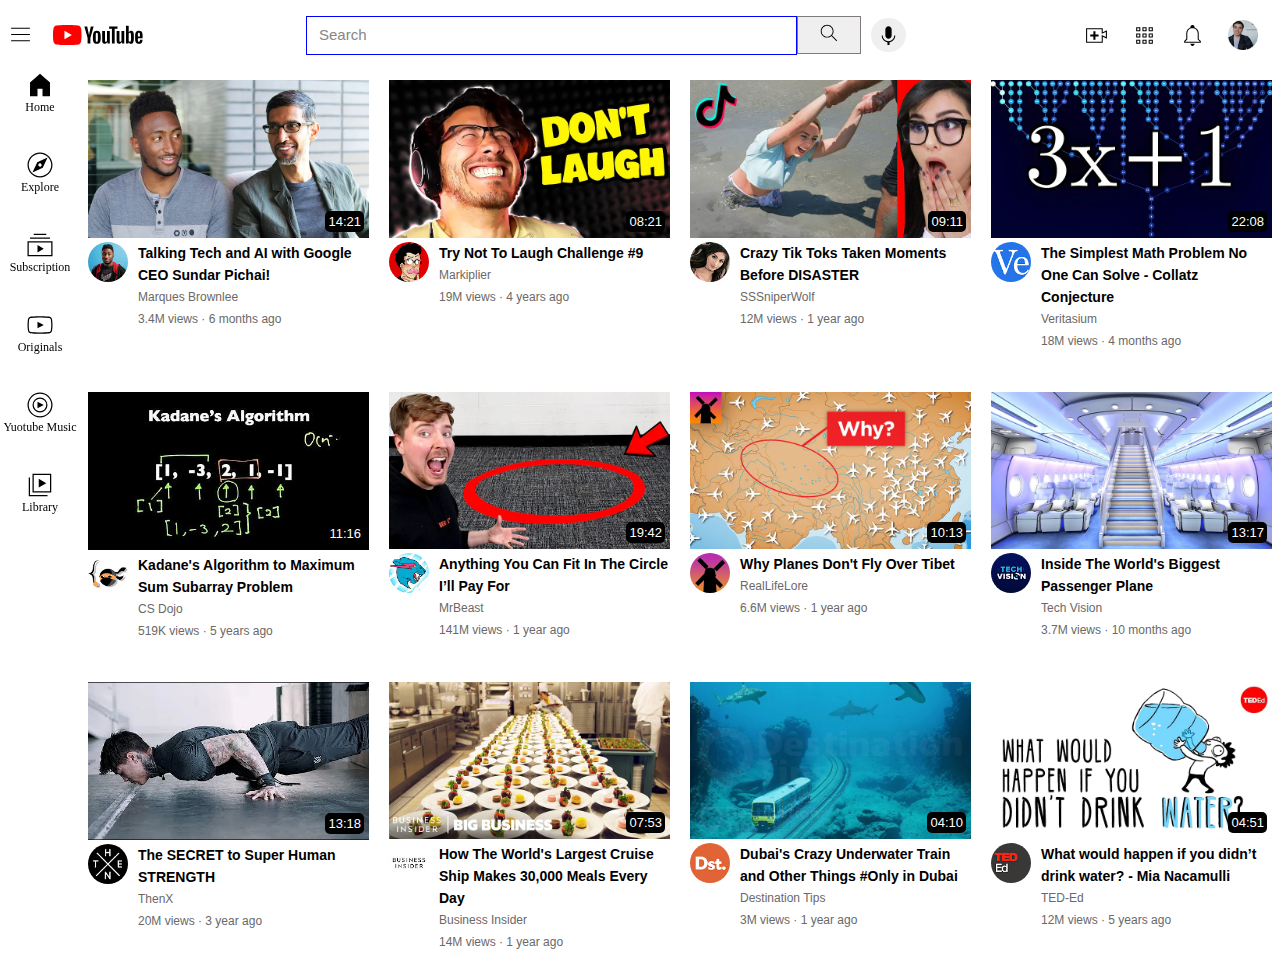
==== youtube.html @ 9ea4be95 "youtube-project" ====
<!DOCTYPE html>

<html>
  <head>
    <title>youtube</title>
    <link rel="preconnect" href="https://fonts.googleapis.com" />
    <link rel="preconnect" href="https://fonts.gstatic.com" crossorigin />
    <link
      href="https://fonts.googleapis.com/css2?family=Roboto:ital,wght@0,100;0,300;0,400;0,500;0,700;0,900;1,100;1,300;1,400;1,500;1,700;1,900&display=swap"
      rel="stylesheet"
    />
    <link rel="stylesheet" href="/styles-youtube//video.css" />
    <link rel="stylesheet" href="/styles-youtube/top-nav.css" />
    <link rel="stylesheet" href="/styles-youtube/general.css" />
    <link rel="stylesheet" href="/styles-youtube/sidebar.css" />
    <!-- css styles-->
  </head>

  <!--body-->
  <body>
    <div class="top-nav">
      <div class="left-section">
        <img
          class="humburger-menu-icon"
          src="/icons/left-icons/hamburger-menu.svg"
        />
        <img
          class="youtube-logo-icon"
          src="/icons/left-icons/youtube-logo.svg"
        />
      </div>

      <div class="middle-section">
        <input class="search-bar" placeholder="Search" />
        <button class="search-button">
          <img class="search-icon" src="/icons/middle-icons/search.svg" />
        </button>
        <button class="voice-search-button">
          <img
            class="voice-search-icon"
            src="/icons/middle-icons/voice-search-icon.svg"
          />
        </button>
      </div>

      <div class="right-section">
        <img class="upload-photo" src="/icons/right-icons/upload.svg" />
        <img class="youtube-apps" src="/icons/right-icons/youtube-apps.svg" />
        <img class="notification" src="/icons/right-icons/notifications.svg" />
        <img class="my-chanel" src="/icons/right-icons/my-channel.jpeg" />
      </div>
    </div>

    <div class="sidebar">
      <div class="sidebar-link">
        <img src="/icons/sidebar-icons/home.svg" />
        <div class="sidebar-text">Home</div>
      </div>

      <div class="sidebar-link">
        <img src="/icons/sidebar-icons/explore.svg" />
        <div class="sidebar-text">Explore</div>
      </div>

      <div class="sidebar-link">
        <img src="/icons/sidebar-icons/subscriptions.svg" />
        <div class="sidebar-text">Subscription</div>
      </div>

      <div class="sidebar-link">
        <img src="/icons/sidebar-icons/originals (1).svg" />
        <div class="sidebar-text">Originals</div>
      </div>

      <div class="sidebar-link">
        <img src="/icons/sidebar-icons/youtube-music.svg" />
        <div class="sidebar-text">Yuotube Music</div>
      </div>

      <div class="sidebar-link">
        <img src="/icons/sidebar-icons/library.svg" />
        <div class="sidebar-text">Library</div>
      </div>
    </div>

    <div class="video-grid">
      <div class="thumbnail">
        <div class="thumbnail-text">
          <a href="https://www.youtube.com/watch?v=79Fc_7sxTvw" target="_blank">
            <img
              class="thumbnail-row"
              src="/thumbnail-images/thumbnail-1.webp"
            />
          </a>

          <div class="time">14:21</div>
        </div>
        <div class="grid-video-info">
          <div class="channel-picture">
            <img class="profile-picture" src="/channel-images/channel-1.jpg" />
          </div>
          <div class="video-info">
            <p class="video-title">
              Talking Tech and AI with Google CEO Sundar Pichai!
            </p>
            <p class="video-author">Marques Brownlee</p>
            <p class="video-stats">3.4M views · 6 months ago</p>
          </div>
        </div>
      </div>

      <div class="thumbnail">
        <div class="thumbnail-text">
          <a href="https://www.youtube.com/watch?v=mP0RAo9SKZk" target="_blank">
            <img
              class="thumbnail-row"
              src="/thumbnail-images/thumbnail-2.webp"
            />
          </a>

          <div class="time">08:21</div>
        </div>

        <div class="grid-video-info">
          <div class="channel-picture">
            <img class="profile-picture" src="/channel-images/channel-2.jpeg" />
          </div>
          <div class="video-info">
            <p class="video-title">Try Not To Laugh Challenge #9</p>
            <p class="video-author">Markiplier</p>
            <p class="video-stats">19M views · 4 years ago</p>
          </div>
        </div>
      </div>

      <div class="thumbnail">
        <div class="thumbnail-text">
          <a href="https://www.youtube.com/watch?v=FgjPQQeTh1w" target="_blank"
            ><img
              class="thumbnail-row"
              src="/thumbnail-images/thumbnail-3.webp"
            />
          </a>

          <div class="time">09:11</div>
        </div>

        <div class="grid-video-info">
          <div class="channel-picture">
            <img class="profile-picture" src="/channel-images/channel-3.jpeg" />
          </div>
          <div class="video-info">
            <p class="video-title">
              Crazy Tik Toks Taken Moments Before DISASTER
            </p>
            <p class="video-author">SSSniperWolf</p>
            <p class="video-stats">12M views · 1 year ago</p>
          </div>
        </div>
      </div>

      <div class="thumbnail">
        <div class="thumbnail-text">
          <a href="https://www.youtube.com/watch?v=094y1Z2wpJg" target="_blank">
            <img
              class="thumbnail-row"
              src="/thumbnail-images/thumbnail-4.webp"
            />
          </a>

          <div class="time">22:08</div>
        </div>

        <div class="grid-video-info">
          <div class="channel-picture">
            <img class="profile-picture" src="/channel-images/channel-4.jpeg" />
          </div>
          <div class="video-info">
            <p class="video-title">
              The Simplest Math Problem No One Can Solve - Collatz Conjecture
            </p>
            <p class="video-author">Veritasium</p>
            <p class="video-stats">18M views · 4 months ago</p>
          </div>
        </div>
      </div>

      <div class="thumbnail">
        <div class="thumbnail-text">
          <a href="https://www.youtube.com/watch?v=86CQq3pKSUw" target="_blank"
            ><img
              class="thumbnail-row"
              src="/thumbnail-images/thumbnail-5.webp"
            />
          </a>

          <div class="time">11:16</div>
        </div>

        <div class="grid-video-info">
          <div class="channel-picture">
            <img class="profile-picture" src="/channel-images/channel-5.jpeg" />
          </div>
          <div class="video-info">
            <p class="video-title">
              Kadane's Algorithm to Maximum Sum Subarray Problem
            </p>
            <p class="video-author">CS Dojo</p>
            <p class="video-stats">519K views · 5 years ago</p>
          </div>
        </div>
      </div>

      <div class="thumbnail">
        <div class="thumbnail-text">
          <a href="https://www.youtube.com/watch?v=yXWw0_UfSFg" target="_blank"
            ><img
              class="thumbnail-row"
              src="/thumbnail-images/thumbnail-6.webp"
            />
          </a>
          <div class="time">19:42</div>
        </div>

        <div class="grid-video-info">
          <div class="channel-picture">
            <img class="profile-picture" src="/channel-images/channel-6.jpeg" />
          </div>
          <div class="video-info">
            <p class="video-title">
              Anything You Can Fit In The Circle I’ll Pay For
            </p>
            <p class="video-author">MrBeast</p>
            <p class="video-stats">141M views · 1 year ago</p>
          </div>
        </div>
      </div>

      <div class="thumbnail">
        <div class="thumbnail-text">
          <a href="https://www.youtube.com/watch?v=fNVa1qMbF9Y" target="_blank"
            ><img
              class="thumbnail-row"
              src="/thumbnail-images/thumbnail-7.webp"
            />
          </a>
          <div class="time">10:13</div>
        </div>

        <div class="grid-video-info">
          <div class="channel-picture">
            <img class="profile-picture" src="/channel-images/channel-7.jpeg" />
          </div>
          <div class="video-info">
            <p class="video-title">Why Planes Don't Fly Over Tibet</p>
            <p class="video-author">RealLifeLore</p>
            <p class="video-stats">6.6M views · 1 year ago</p>
          </div>
        </div>
      </div>

      <div class="thumbnail">
        <div class="thumbnail-text">
          <a href="https://www.youtube.com/watch?v=lFm4EM1juls" target="_blank"
            ><img
              class="thumbnail-row"
              src="/thumbnail-images/thumbnail-8.webp"
            />
          </a>
          <div class="time">13:17</div>
        </div>

        <div class="grid-video-info">
          <div class="channel-picture">
            <img class="profile-picture" src="/channel-images/channel-8.jpeg" />
          </div>
          <div class="video-info">
            <p class="video-title">
              Inside The World's Biggest Passenger Plane
            </p>
            <p class="video-author">Tech Vision</p>
            <p class="video-stats">3.7M views · 10 months ago</p>
          </div>
        </div>
      </div>

      <div class="thumbnail">
        <div class="thumbnail-text">
          <a href="https://www.youtube.com/watch?v=ixmxOlcrlUc" target="_blank"
            ><img
              class="thumbnail-row"
              src="/thumbnail-images/thumbnail-9.webp"
            />
          </a>
          <div class="time">13:18</div>
        </div>

        <div class="grid-video-info">
          <div class="channel-picture">
            <img class="profile-picture" src="/channel-images/channel-9.jpeg" />
          </div>
          <div class="video-info">
            <p class="video-title">The SECRET to Super Human STRENGTH</p>
            <p class="video-author">ThenX</p>
            <p class="video-stats">20M views · 3 year ago</p>
          </div>
        </div>
      </div>

      <div class="thumbnail">
        <div class="thumbnail-text">
          <a href="https://www.youtube.com/watch?v=R2vXbFp5C9o" target="_blank"
            ><img
              class="thumbnail-row"
              src="/thumbnail-images/thumbnail-10.webp"
            />
          </a>
          <div class="time">07:53</div>
        </div>

        <div class="grid-video-info">
          <div class="channel-picture">
            <img
              class="profile-picture"
              src="/channel-images/channel-10.jpeg"
            />
          </div>
          <div class="video-info">
            <p class="video-title">
              How The World's Largest Cruise Ship Makes 30,000 Meals Every Day
            </p>
            <p class="video-author">Business Insider</p>
            <p class="video-stats">14M views · 1 year ago</p>
          </div>
        </div>
      </div>

      <div class="thumbnail">
        <div class="thumbnail-text">
          <a href="https://www.youtube.com/watch?v=0nZuYyXET3s" target="_blank">
            <img
              class="thumbnail-row"
              src="/thumbnail-images/thumbnail-11.webp"
            />
          </a>
          <div class="time">04:10</div>
        </div>

        <div class="grid-video-info">
          <div class="channel-picture">
            <img
              class="profile-picture"
              src="/channel-images/channel-11.jpeg"
            />
          </div>
          <div class="video-info">
            <p class="video-title">
              Dubai's Crazy Underwater Train and Other Things #Only in Dubai
            </p>
            <p class="video-author">Destination Tips</p>
            <p class="video-stats">3M views · 1 year ago</p>
          </div>
        </div>
      </div>

      <div class="thumbnail">
        <div class="thumbnail-text">
          <a href="https://www.youtube.com/watch?v=9iMGFqMmUFs" target="_blank">
            <img
              class="thumbnail-row"
              src="/thumbnail-images/thumbnail-12.webp"
            />
          </a>
          <div class="time">04:51</div>
        </div>

        <div class="grid-video-info">
          <div class="channel-picture">
            <img
              class="profile-picture"
              src="/channel-images/channel-12.jpeg"
            />
          </div>
          <div class="video-info">
            <p class="video-title">
              What would happen if you didn’t drink water? - Mia Nacamulli
            </p>
            <p class="video-author">TED-Ed</p>
            <p class="video-stats">12M views · 5 years ago</p>
          </div>
        </div>
      </div>
    </div>
  </body>
</html>
---- styles-youtube/video.css ----
.thumbnail {
    width: 100%;
  }
  .thumbnail-text{
    position: relative;
  }
  .time{
    position: absolute;
    bottom: 10px;
    background-color: black;
    color: white;
    margin-right: 5px;
    font-size: 13px;
    font-family: Arial, Helvetica, sans-serif;
    padding: 3px;
    border-radius: 5px;
    right: 0;
    

  }
  .thumbnail-row {
    width: 100%;

  }
  .video-title {
    font-weight: 600;
    line-height: 22px;
    font-size: 14px;
  }
  .grid-video-info {
    display: grid;
    grid-template-columns: 50px 1fr;
  }
  .channel-picture {
    margin-right: 20px;
  }
  .profile-picture {
    width: 40px;
    border-radius: 50px;
  }
  .video-author,
  .video-stats {
    color: rgb(106, 104, 104);
    line-height: 22px;
    font-size: 12px;
  }
  .video-grid {
    display: grid;
    grid-template-columns: 1fr 1fr 1fr 1fr;
    column-gap: 20px;
    row-gap: 40px;
    margin-left: 80px;  
  }
  @media (max-width: 1000px) {
    .video-grid {
      display: grid;
      grid-template-columns: 1fr 1fr 1fr;
    }
  }
  @media (max-width: 800px) {
    .video-grid {
      display: grid;
      grid-template-columns: 1fr 1fr;
    }
  }
  @media (max-width: 700px) {
    .video-grid {
      display: grid;
      grid-template-columns: 1fr;
    }
  }
---- styles-youtube/top-nav.css ----
.top-nav{
    display: flex;
    justify-content: space-between;
    margin-bottom: 10px;
    position: fixed;
    background-color:white;
    width: 100%;
    top: 0;
    height: 70px;
    z-index: 1;
    
}
.left-section{
    display: flex;
}
.humburger-menu-icon{
    width: 25px;
    margin-right: 20px;
    cursor: pointer;
}
.youtube-logo-icon{
    width: 90px;
    cursor: pointer;
}
.middle-section{
    display: flex;
    flex: 1;
    max-width: 600px;
    align-items: center;
    }
.search-bar{
    flex: 1;
    height: 35px;
    border: 1px solid blue;
    width: 0;
    }
.search-bar::placeholder{
    font-size: 15px;
    color: rgb(138, 133, 133);
    padding-left: 10px;
}
.right-section{
    display: flex;
    align-items: center;
    padding-right: 30px;
}
.search-button{
    padding-top: 5px;
    padding-bottom: 6px;
    padding-right: 20px;
    padding-left: 20px;
    border: 1px solid rgb(128, 123, 123);
    cursor: pointer;
    margin-right: 10px;
    }
.search-icon{
    width: 22px;
}
.voice-search-button{
    border: none;
    cursor: pointer;
    border-radius: 50px;
    height: 34px;
    padding: 5px;
    }
.voice-search-icon{
    width: 25px;
}
.upload-photo{
    width: 25px;
    margin-right: 23px;
    margin-left: 15px;
    cursor: pointer;
}
.youtube-apps{
    width: 25px;
    margin-right: 23px;
    cursor: pointer;
}
.notification{
    width: 25px;
    margin-right: 23px;
    cursor: pointer;
}
.my-chanel{
    width: 30px;
    cursor: pointer;
    height: 30px;
    
}
---- styles-youtube/general.css ----
p {
    margin: 0;
    font-family: Arial, roboto;
  }
  body{
    margin-top: 80px;
    
  }
---- styles-youtube/sidebar.css ----
.sidebar{
    display: flex;
    flex-direction: column;
    align-items: center;
    top: 70px;
    bottom: 0;
    left: 0;
    position: fixed;
    color: white;
    width: 80px;
    }
    .sidebar-link{
        display: flex;
        flex-direction: column;
        align-items: center;
        width: 73px;
        height: 50px;
        border-radius: 10px;
        margin-bottom: 30px;

    }
    .sidebar-link:hover{
        background-color: rgb(196, 178, 178);
    }

    .sidebar-link img{
        width: 30px;
        }
        .sidebar-text{
            color: black;
            font-size: 12px;
            cursor: pointer;
        }
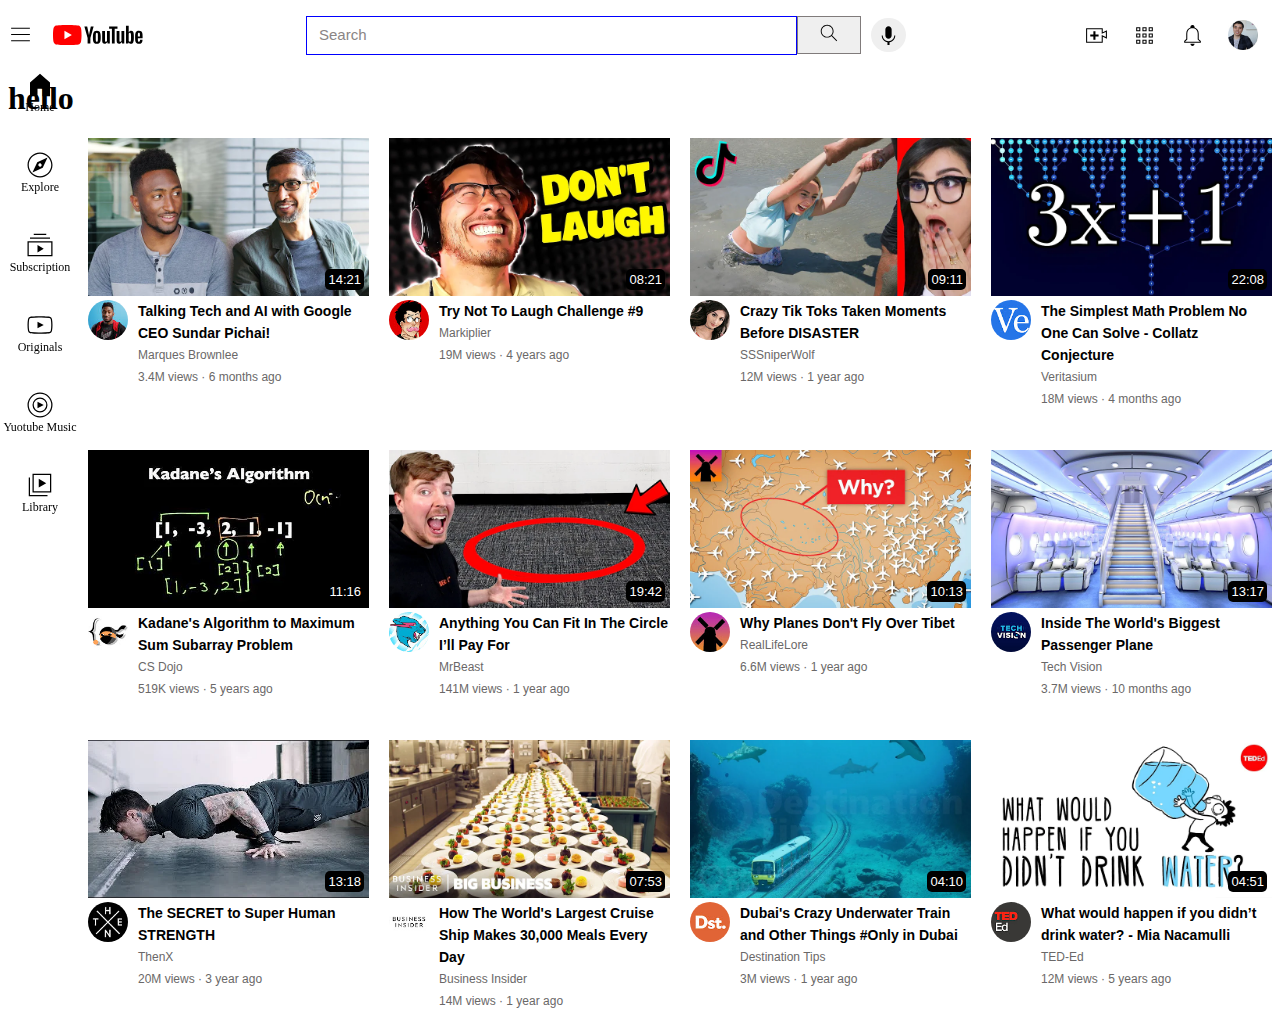
==== commit 06e0cdcd: "youtube" ====
--- a/youtube.html
+++ b/youtube.html
@@ -18,6 +18,7 @@
 
   <!--body-->
   <body>
+    <h1>hello</h1>
     <div class="top-nav">
       <div class="left-section">
         <img
